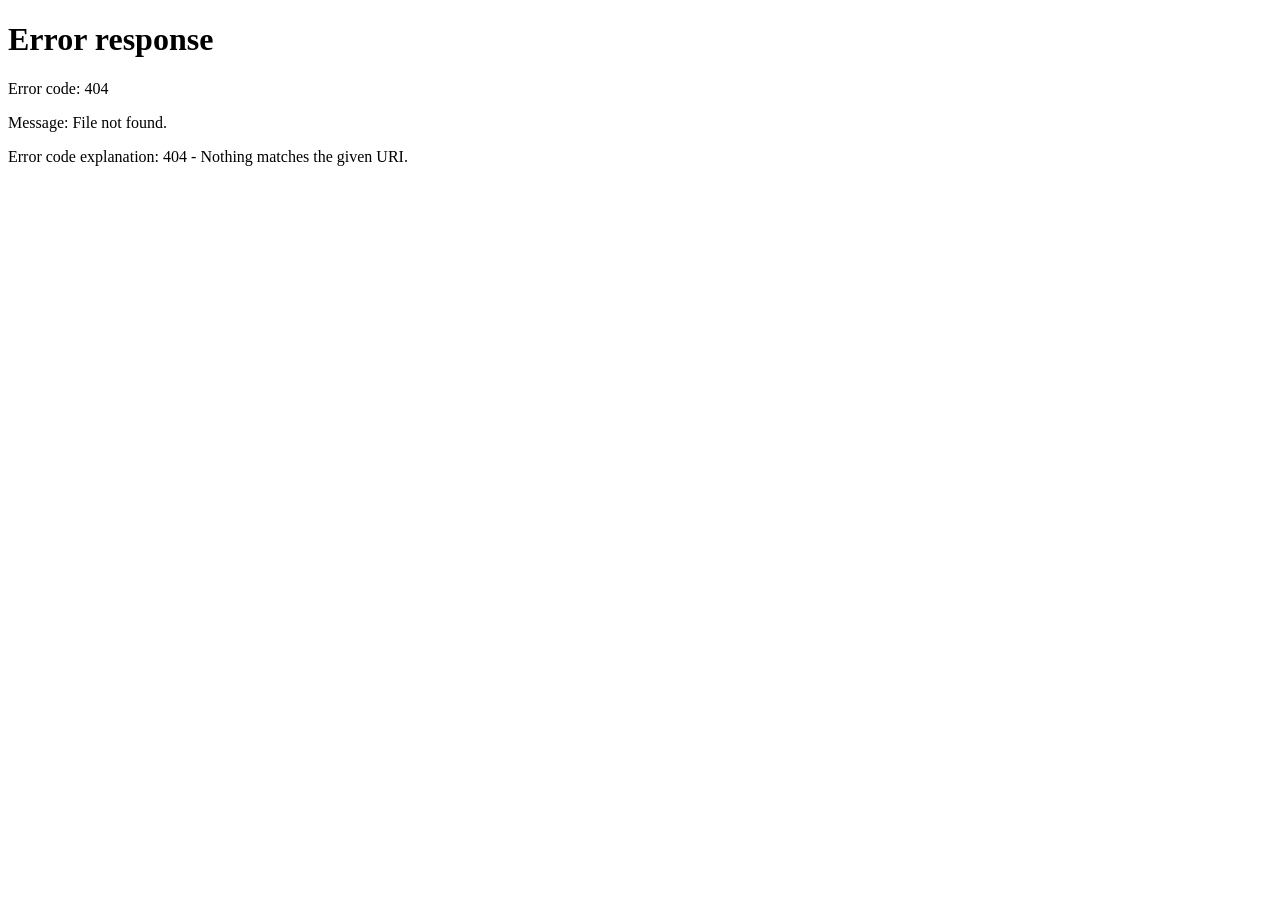
==== frontend/index.html @ 68db78c0 "creando nuevo index.html" ====
<!DOCTYPE html>
<html lang="es">
<head>
    <meta charset="UTF-8">
    <meta name="viewport" content="width=device-width, initial-scale=1.0">
    <title>BiblioSystem</title>
</head>
<body>

<script>
    window.location.href = "pages/admin/dashboard.html";
</script>

</body>
</html>
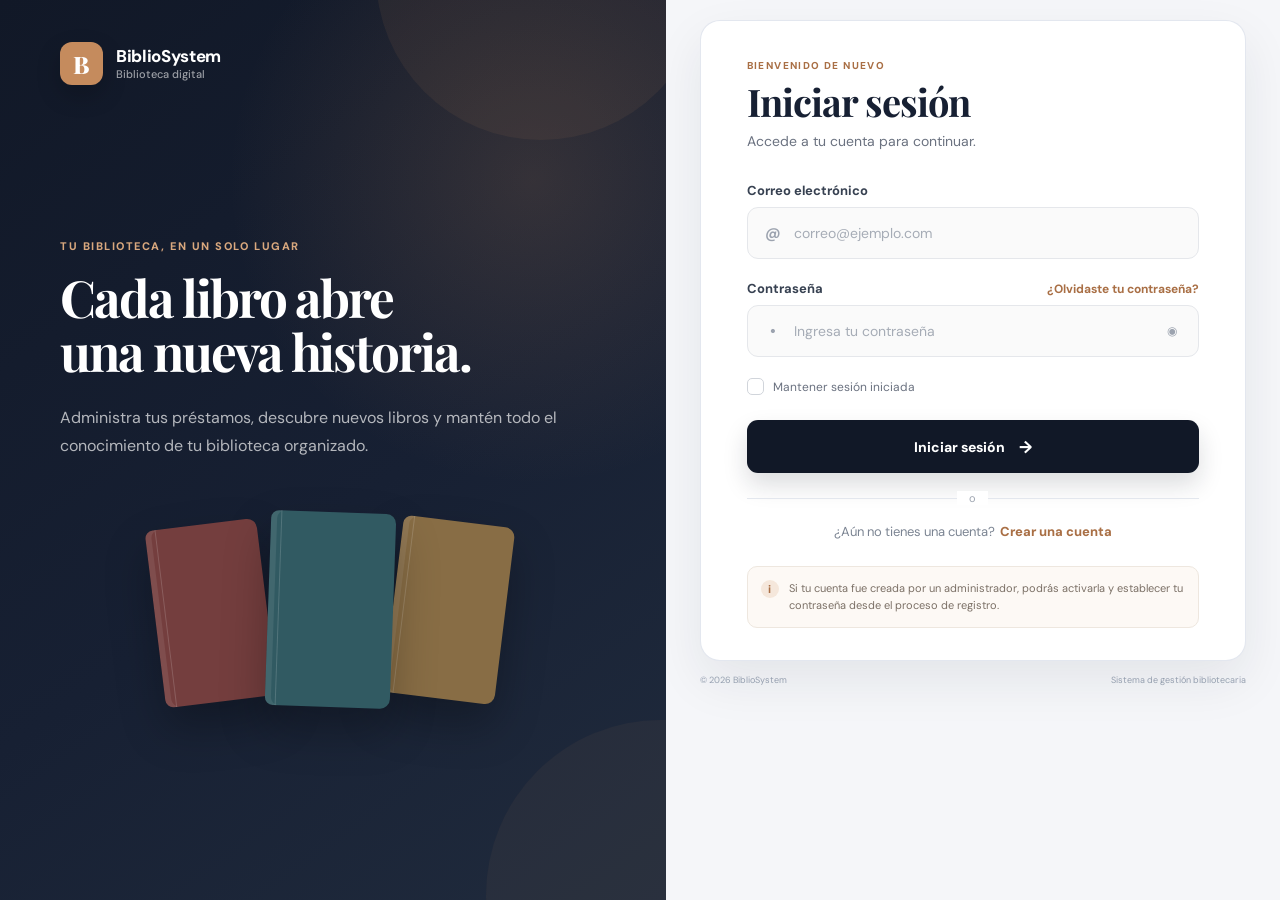
==== commit 4764dded: "Update index.html" ====
--- a/frontend/index.html
+++ b/frontend/index.html
@@ -8,7 +8,7 @@
 <body>
 
 <script>
-    window.location.href = "pages/admin/dashboard.html";
+    window.location.href = "pages/login.html";
 </script>
 
 </body>
